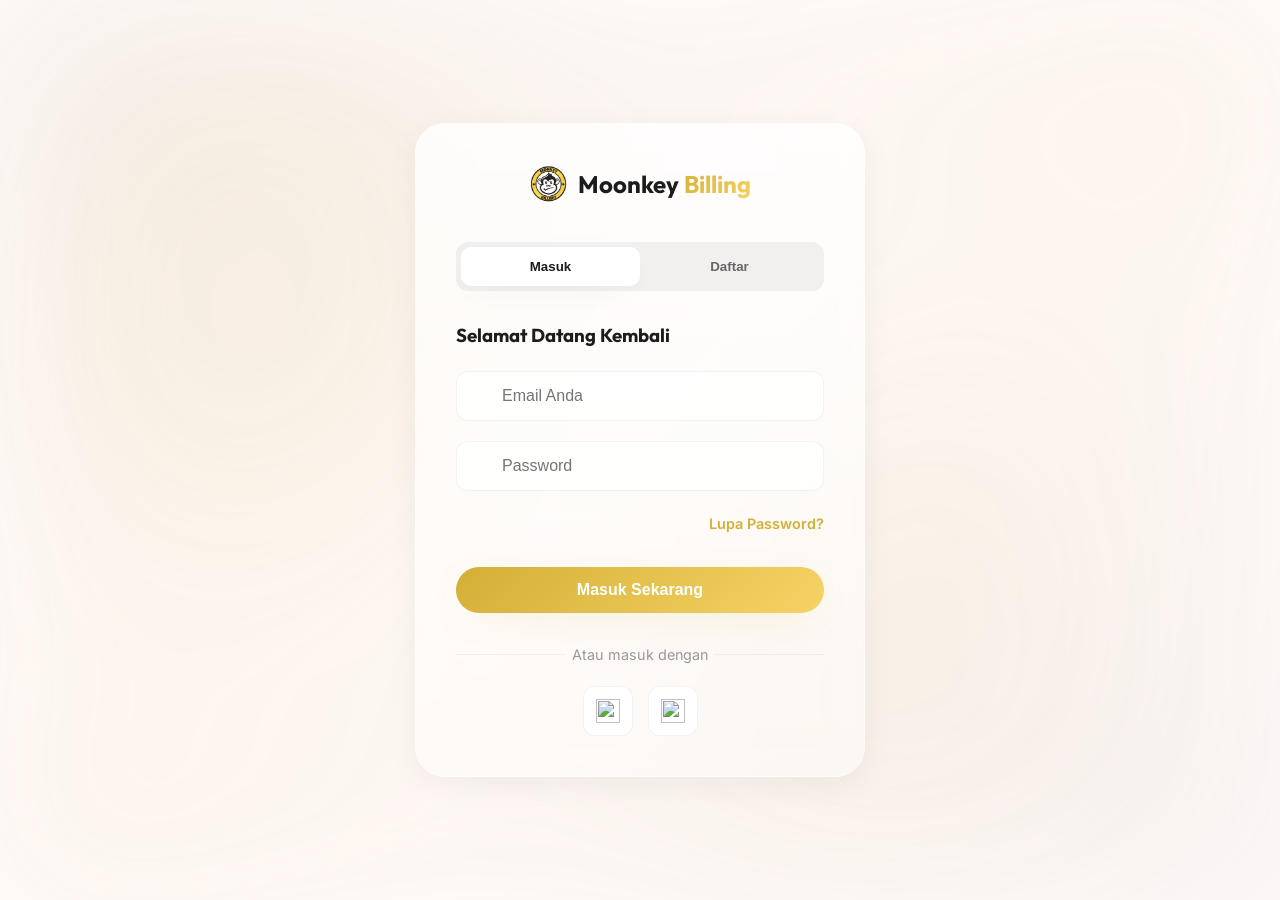
==== auth.html @ 03ceb14a "Implement unified Login and Register page with premium glassmorphism design" ====
<!DOCTYPE html>
<html lang="id">

<head>
    <meta charset="UTF-8">
    <meta name="viewport" content="width=device-width, initial-scale=1.0">
    <title>Login & Daftar - Moonkey Billing</title>
    <link rel="stylesheet" href="style.css">
    <style>
        /* Specific page adjustments for Auth */
        body {
            min-height: 100vh;
            display: flex;
            align-items: center;
            justify-content: center;
            padding: 20px;
        }

        .auth-card {
            width: 100%;
            max-width: 450px;
            animation: card-reveal 0.8s cubic-bezier(0.23, 1, 0.32, 1);
        }

        @keyframes card-reveal {
            from {
                opacity: 0;
                transform: translateY(30px);
            }

            to {
                opacity: 1;
                transform: translateY(0);
            }
        }

        .form-toggle {
            display: flex;
            background: rgba(0, 0, 0, 0.05);
            padding: 5px;
            border-radius: 12px;
            margin-bottom: 30px;
        }

        .toggle-btn {
            flex: 1;
            padding: 12px;
            border: none;
            background: transparent;
            font-weight: 600;
            color: #666;
            cursor: pointer;
            border-radius: 10px;
            transition: all 0.3s ease;
        }

        .toggle-btn.active {
            background: white;
            color: var(--charcoal);
            box-shadow: var(--shadow-soft);
        }

        .auth-form {
            display: none;
        }

        .auth-form.active {
            display: block;
            animation: fade-in 0.4s ease;
        }

        @keyframes fade-in {
            from {
                opacity: 0;
                transform: scale(0.98);
            }

            to {
                opacity: 1;
                transform: scale(1);
            }
        }

        .input-group {
            position: relative;
            margin-bottom: 20px;
        }

        .input-group input {
            width: 100%;
            padding: 15px 15px 15px 45px;
            background: rgba(255, 255, 255, 0.8);
            border: 1px solid rgba(0, 0, 0, 0.05);
            border-radius: 12px;
            outline: none;
            transition: all 0.3s ease;
            font-size: 1rem;
        }

        .input-group input:focus {
            border-color: var(--primary-gold-start);
            background: white;
            box-shadow: 0 0 15px rgba(212, 175, 55, 0.1);
        }

        .input-group i {
            position: absolute;
            left: 15px;
            top: 50%;
            transform: translateY(-50%);
            color: #999;
            font-size: 1.2rem;
        }

        .btn-full {
            width: 100%;
            margin-top: 10px;
        }

        .social-login {
            margin-top: 30px;
            text-align: center;
        }

        .social-divider {
            position: relative;
            margin-bottom: 20px;
            color: #999;
            font-size: 0.9rem;
        }

        .social-divider::before,
        .social-divider::after {
            content: '';
            position: absolute;
            top: 50%;
            width: 30%;
            height: 1px;
            background: rgba(0, 0, 0, 0.05);
        }

        .social-divider::before {
            left: 0;
        }

        .social-divider::after {
            right: 0;
        }

        .social-btns {
            display: flex;
            gap: 15px;
            justify-content: center;
        }

        .social-btn {
            width: 50px;
            height: 50px;
            border-radius: 12px;
            border: 1px solid rgba(0, 0, 0, 0.05);
            background: white;
            display: flex;
            align-items: center;
            justify-content: center;
            cursor: pointer;
            transition: all 0.3s ease;
        }

        .social-btn:hover {
            transform: translateY(-3px);
            box-shadow: var(--shadow-soft);
            border-color: var(--primary-gold-start);
        }
    </style>
</head>

<body>
    <!-- Background Mesh (Consistent) -->
    <div class="mesh-bg">
        <div class="mesh-circle"></div>
        <div class="mesh-circle"></div>
    </div>

    <div class="auth-card glass" style="padding: 40px; border-radius: 30px;">
        <div style="text-align: center; margin-bottom: 30px;">
            <a href="index.html" style="display: inline-flex; align-items: center; gap: 10px; text-decoration: none;">
                <img src="image/image.png" alt="Moonkey Logo" style="height: 40px;">
                <span
                    style="font-family: var(--font-heading); font-weight: 700; font-size: 1.5rem; color: var(--charcoal);">
                    Moonkey <span class="text-gradient">Billing</span>
                </span>
            </a>
        </div>

        <div class="form-toggle">
            <button class="toggle-btn active" onclick="switchForm('login')">Masuk</button>
            <button class="toggle-btn" onclick="switchForm('register')">Daftar</button>
        </div>

        <!-- Login Form -->
        <form id="login-form" class="auth-form active">
            <h3 style="margin-bottom: 20px;">Selamat Datang Kembali</h3>
            <div class="input-group">
                <input type="email" placeholder="Email Anda" required>
            </div>
            <div class="input-group">
                <input type="password" placeholder="Password" required>
            </div>
            <div style="text-align: right; margin-bottom: 20px;">
                <a href="#" style="font-size: 0.9rem; color: var(--primary-gold-start); font-weight: 600;">Lupa
                    Password?</a>
            </div>
            <button type="submit" class="btn btn-primary btn-full">Masuk Sekarang</button>
        </form>

        <!-- Register Form -->
        <form id="register-form" class="auth-form">
            <h3 style="margin-bottom: 20px;">Buat Akun ISP Baru</h3>
            <div class="input-group">
                <input type="text" placeholder="Nama Lengkap / Nama ISP" required>
            </div>
            <div class="input-group">
                <input type="email" placeholder="Email Bisnis" required>
            </div>
            <div class="input-group">
                <input type="password" placeholder="Buat Password" required>
            </div>
            <div class="input-group">
                <input type="password" placeholder="Konfirmasi Password" required>
            </div>
            <button type="submit" class="btn btn-primary btn-full">Daftar Akun</button>
        </form>

        <div class="social-login">
            <div class="social-divider">Atau masuk dengan</div>
            <div class="social-btns">
                <button class="social-btn" title="Google">
                    <img src="https://www.svgrepo.com/show/475656/google-color.svg" width="24" height="24">
                </button>
                <button class="social-btn" title="WhatsApp">
                    <img src="https://www.svgrepo.com/show/475692/whatsapp-color.svg" width="24" height="24">
                </button>
            </div>
        </div>
    </div>

    <script>
        function switchForm(formType) {
            const loginForm = document.getElementById('login-form');
            const registerForm = document.getElementById('register-form');
            const toggleBtns = document.querySelectorAll('.toggle-btn');

            if (formType === 'login') {
                loginForm.classList.add('active');
                registerForm.classList.remove('active');
                toggleBtns[0].classList.add('active');
                toggleBtns[1].classList.remove('active');
            } else {
                loginForm.classList.remove('active');
                registerForm.classList.add('active');
                toggleBtns[0].classList.remove('active');
                toggleBtns[1].classList.add('active');
            }
        }

        // Form submission prevents default for demo
        document.querySelectorAll('form').forEach(form => {
            form.addEventListener('submit', e => {
                e.preventDefault();
                alert('Fitur ini akan segera hadir dalam pengembangan backend!');
            });
        });
    </script>
</body>

</html>
---- style.css ----
@import url('https://fonts.googleapis.com/css2?family=Inter:wght@400;500;600;700&family=Outfit:wght@400;500;600;700&display=swap');

:root {
    /* Color Palette */
    --bg-white: #FFFAFA;
    --primary-gold-start: #D4AF37;
    --primary-gold-end: #F6D365;
    --charcoal: #1C1C1C;
    --charcoal-light: #2D2D2D;
    --gold-glow: rgba(212, 175, 55, 0.15);

    /* Gradients */
    --gold-gradient: linear-gradient(135deg, var(--primary-gold-start) 0%, var(--primary-gold-end) 100%);
    --surface-gradient: linear-gradient(180deg, rgba(255, 255, 255, 0.8) 0%, rgba(255, 255, 255, 0.4) 100%);

    /* Shadows */
    --shadow-soft: 0 10px 30px -10px rgba(0, 0, 0, 0.05);
    --shadow-gold: 0 10px 40px -15px rgba(212, 175, 55, 0.3);

    /* Typography */
    --font-heading: 'Outfit', sans-serif;
    --font-body: 'Inter', sans-serif;

    /* Spacing & Borders */
    --radius-lg: 20px;
    --radius-md: 12px;
    --container-width: 1200px;

    /* New Design Tokens */
    --mesh-color-1: rgba(212, 175, 55, 0.1);
    --mesh-color-2: rgba(0, 0, 0, 0.05);
    --mesh-color-3: rgba(255, 250, 250, 0.4);
}

/* Base Reset */
* {
    margin: 0;
    padding: 0;
    box-sizing: border-box;
    -webkit-font-smoothing: antialiased;
}

html {
    scroll-behavior: smooth;
}

body {
    background-color: var(--bg-white);
    color: var(--charcoal);
    font-family: var(--font-body);
    line-height: 1.6;
    overflow-x: hidden;
    position: relative;
}

/* Mesh Gradient Background */
.mesh-bg {
    position: fixed;
    top: 0;
    left: 0;
    width: 100%;
    height: 100%;
    z-index: -1;
    overflow: hidden;
    background: radial-gradient(at 100% 0%, var(--mesh-color-1) 0px, transparent 50%),
        radial-gradient(at 0% 100%, var(--mesh-color-1) 0px, transparent 50%),
        radial-gradient(at 0% 0%, var(--mesh-color-2) 0px, transparent 50%),
        radial-gradient(at 100% 100%, var(--mesh-color-2) 0px, transparent 50%);
    filter: blur(80px);
    opacity: 0.8;
}

.mesh-circle {
    position: absolute;
    width: 40%;
    height: 60%;
    border-radius: 50%;
    background: var(--gold-gradient);
    filter: blur(100px);
    opacity: 0.15;
    animation: mesh-move 20s infinite alternate cubic-bezier(0.4, 0, 0.2, 1);
}

.mesh-circle:nth-child(2) {
    top: 40%;
    left: 50%;
    animation-duration: 30s;
    animation-delay: -5s;
    opacity: 0.1;
}

@keyframes mesh-move {
    0% {
        transform: translate(-10%, -10%) rotate(0deg);
    }

    100% {
        transform: translate(10%, 10%) rotate(360deg);
    }
}

h1,
h2,
h3,
h4 {
    font-family: var(--font-heading);
    font-weight: 700;
}

a {
    text-decoration: none;
    color: inherit;
    transition: all 0.3s ease;
}

ul {
    list-style: none;
}

/* Utilities */
.container {
    max-width: var(--container-width);
    margin: 0 auto;
    padding: 0 24px;
}

.btn {
    display: inline-flex;
    align-items: center;
    justify-content: center;
    padding: 14px 28px;
    border-radius: 50px;
    font-weight: 600;
    font-size: 1rem;
    cursor: pointer;
    transition: all 0.3s cubic-bezier(0.4, 0, 0.2, 1);
}

.btn-primary {
    background: var(--gold-gradient);
    color: white;
    border: none;
    box-shadow: var(--shadow-gold);
}

.btn-primary:hover {
    transform: translateY(-2px);
    box-shadow: 0 15px 45px -12px rgba(212, 175, 55, 0.45);
}

.btn-outline {
    background: transparent;
    border: 2px solid var(--primary-gold-start);
    color: var(--primary-gold-start);
}

.btn-outline:hover {
    background: var(--gold-glow);
    transform: translateY(-2px);
}

.btn-white-gold {
    background: white;
    color: var(--primary-gold-start);
    border: none;
    font-weight: 700;
}

.btn-white-gold:hover {
    transform: translateY(-2px);
    box-shadow: 0 10px 30px rgba(0, 0, 0, 0.1);
}

.glass {
    background: var(--surface-gradient);
    backdrop-filter: blur(15px);
    -webkit-backdrop-filter: blur(15px);
    border: 1px solid rgba(255, 255, 255, 0.4);
    box-shadow: 0 8px 32px 0 rgba(0, 0, 0, 0.05);
}

.glass-dark {
    background: rgba(0, 0, 0, 0.05);
    backdrop-filter: blur(12px);
    -webkit-backdrop-filter: blur(12px);
    border: 1px solid rgba(255, 255, 255, 0.1);
}

.text-gradient {
    background: var(--gold-gradient);
    -webkit-background-clip: text;
    background-clip: text;
    color: transparent;
    display: inline-block;
}

.mobile-only {
    display: none;
}

.section-padding {
    padding: 100px 0;
}

.text-gradient {
    background: var(--gold-gradient);
    -webkit-background-clip: text;
    background-clip: text;
    -webkit-text-fill-color: transparent;
}

.text-center {
    text-align: center;
}

/* Navbar */
.navbar {
    position: fixed;
    top: 0;
    left: 0;
    width: 100%;
    z-index: 1000;
    padding: 20px 0;
    transition: all 0.4s ease;
}

.navbar.scrolled {
    padding: 12px 0;
    background: rgba(255, 255, 255, 0.85);
    box-shadow: var(--shadow-soft);
}

.nav-content {
    display: flex;
    align-items: center;
    justify-content: space-between;
}

.logo {
    display: flex;
    align-items: center;
    gap: 12px;
    font-size: 1.5rem;
    font-weight: 700;
    font-family: var(--font-heading);
}

.logo-img {
    height: 32px;
    width: auto;
    object-fit: contain;
}

.nav-links {
    display: flex;
    gap: 32px;
    /* Slightly tighter gap */
    margin-left: auto;
    /* Push towards the right */
    margin-right: 50px;
    /* Space between links and CTA */
}

.nav-links a {
    font-weight: 600;
    color: var(--charcoal);
    font-size: 0.95rem;
    letter-spacing: -0.2px;
    opacity: 0.7;
    position: relative;
}

.nav-links a::after {
    content: '';
    position: absolute;
    bottom: -5px;
    left: 0;
    width: 0;
    height: 2px;
    background: var(--gold-gradient);
    transition: width 0.3s ease;
}

.nav-links a:hover::after {
    width: 100%;
}

.nav-links a:hover {
    opacity: 1;
    color: var(--primary-gold-start);
}

/* Hero Section */
.hero {
    position: relative;
    padding: 180px 0 100px;
    overflow: hidden;
    background-color: var(--bg-white);
}

.hero-bg-waves {
    position: absolute;
    top: 0;
    right: 0;
    width: 100%;
    height: 100%;
    background: radial-gradient(circle at 80% 20%, var(--gold-glow) 0%, transparent 60%);
    z-index: 0;
}

.integration-icon-wrapper {
    width: 36px;
    height: 36px;
    background: rgba(212, 175, 55, 0.1);
    border-radius: 10px;
    display: flex;
    align-items: center;
    justify-content: center;
    color: #D4AF37;
    flex-shrink: 0;
    border: 1px solid rgba(212, 175, 55, 0.2);
    transition: all 0.3s ease;
}

.integration-features li:hover .integration-icon-wrapper {
    background: var(--gold-gradient);
    color: white;
    transform: translateY(-2px);
}

.hero-floating-boxes {
    position: absolute;
    top: 0;
    left: 0;
    width: 100%;
    height: 100%;
    overflow: hidden;
    pointer-events: none;
    z-index: 0;
}

.floating-box {
    position: absolute;
    border: 2.5px solid rgba(212, 175, 55, 0.4);
    border-radius: 12px;
    background: rgba(212, 175, 55, 0.1);
    backdrop-filter: blur(2px);
    opacity: 0.5;
    /* Increased for better visibility while keeping it premium */
    animation: float-premium linear infinite;
}

.box-1 {
    width: 60px;
    height: 60px;
    top: 15%;
    left: 10%;
    animation-duration: 18s;
}

.box-2 {
    width: 120px;
    height: 120px;
    top: 65%;
    left: 5%;
    animation-duration: 25s;
    animation-delay: -5s;
}

.box-3 {
    width: 80px;
    height: 80px;
    top: 25%;
    right: 15%;
    animation-duration: 22s;
    animation-delay: -2s;
}

.box-4 {
    width: 150px;
    height: 150px;
    top: 70%;
    right: 10%;
    animation-duration: 28s;
}

.box-5 {
    width: 40px;
    height: 40px;
    top: 45%;
    left: 45%;
    animation-duration: 20s;
    animation-delay: -10s;
}

@keyframes float-premium {
    0% {
        transform: translateY(0) rotate(0deg);
    }

    33% {
        transform: translateY(-30px) rotate(3deg);
    }

    66% {
        transform: translateY(15px) rotate(-3deg);
    }

    100% {
        transform: translateY(0) rotate(0deg);
    }
}

.hero-grid {
    display: grid;
    grid-template-columns: 1.1fr 0.9fr;
    gap: 60px;
    align-items: center;
    position: relative;
    z-index: 1;
}

.hero-title {
    font-size: 4rem;
    line-height: 1.1;
    margin-bottom: 24px;
    color: var(--charcoal);
}

.hero-subtitle {
    font-size: 1.25rem;
    color: #666;
    margin-bottom: 40px;
    max-width: 540px;
}

.hero-actions {
    display: flex;
    gap: 16px;
    margin-bottom: 60px;
}

/* Live Ticker */
.hero-live-ticker {
    position: absolute;
    bottom: 0;
    left: 50%;
    transform: translateX(-50%);
    width: auto;
    min-width: 400px;
    padding: 12px 30px;
    border-radius: 50px 50px 0 0;
    display: flex;
    justify-content: center;
    align-items: center;
    z-index: 10;
}

.ticker-content {
    display: flex;
    align-items: center;
    gap: 12px;
    font-size: 0.85rem;
    font-weight: 500;
    color: var(--charcoal);
}

.ticker-dot {
    width: 8px;
    height: 8px;
    background: #10b981;
    border-radius: 50%;
    box-shadow: 0 0 10px #10b981;
    animation: pulse 2s infinite;
}

@keyframes pulse {
    0% {
        opacity: 0.5;
        transform: scale(0.9);
    }

    50% {
        opacity: 1;
        transform: scale(1.1);
    }

    100% {
        opacity: 0.5;
        transform: scale(0.9);
    }
}

/* Mockup Styles */
.dashboard-mockup {
    border-radius: var(--radius-lg);
    box-shadow: var(--shadow-soft);
    overflow: hidden;
    transform: perspective(1000px) rotateY(-5deg) rotateX(2deg);
    background: white;
    transition: transform 0.5s ease;
    height: 320px;
    /* Fixed uniform height for all slides */
    display: flex;
    flex-direction: column;
    width: 100%;
}

.dashboard-mockup:hover {
    transform: perspective(1000px) rotateY(0deg) rotateX(0deg);
}

.mockup-header {
    background: #f8f9fa;
    padding: 12px 20px;
    border-bottom: 1px solid rgba(0, 0, 0, 0.05);
    display: flex;
    justify-content: space-between;
    align-items: center;
    flex-shrink: 0;
}

.mockup-title {
    font-size: 0.75rem;
    font-weight: 600;
    color: #999;
    text-transform: uppercase;
    letter-spacing: 0.05em;
}

.hero-slider {
    position: relative;
    width: 100%;
}

.hero-slide {
    position: absolute;
    top: 0;
    left: 0;
    width: 100%;
    opacity: 0;
    transition: all 0.8s ease;
    pointer-events: none;
    z-index: 1;
}

.hero-slide.active {
    position: relative;
    opacity: 1;
    pointer-events: auto;
    z-index: 2;
}

.slider-dots {
    display: flex;
    justify-content: center;
    gap: 8px;
    margin-top: 30px;
}

.slider-dot {
    width: 8px;
    height: 8px;
    border-radius: 50%;
    background: #e0e0e0;
    transition: all 0.3s ease;
    cursor: pointer;
}

.slider-dot.active {
    width: 24px;
    border-radius: 4px;
    background: var(--primary-gold-start);
}

.stat-trend {
    font-size: 0.85rem;
    font-weight: 600;
    margin-top: 5px;
}

.stat-t.price {
    font-size: 2.5rem;
    font-weight: 700;
    margin-bottom: 30px;
    font-family: var(--font-heading);
}

.price-val,
.price-suffix {
    transition: opacity 0.3s ease;
}

.price-suffix {
    font-size: 1rem;
    color: #666;
    font-weight: 400;
}

.stat-trend.positive {
    color: #10b981;
}

.dots {
    display: flex;
    gap: 6px;
}

.dots span {
    width: 10px;
    height: 10px;
    border-radius: 50%;
    background: #e0e0e0;
}

.mockup-body {
    padding: 30px;
    display: grid;
    grid-template-columns: 1fr 1fr;
    gap: 20px;
    background: white;
    flex: 1;
    align-content: start;
}

.mockup-image-container {
    padding: 0 !important;
    overflow: hidden;
    display: block !important;
}

.mockup-img {
    width: 100%;
    height: 100%;
    object-fit: cover;
    object-position: top;
    display: block;
}

.stat-card {
    background: #fdfdfd;
    padding: 20px;
    border-radius: var(--radius-md);
    border: 1px solid #f0f0f0;
    display: flex;
    flex-direction: column;
    gap: 8px;
}

.revenue {
    grid-column: span 2;
    background: var(--gold-glow);
    border-color: rgba(212, 175, 55, 0.1);
}

.stat-label {
    font-size: 0.8rem;
    color: #888;
    text-transform: uppercase;
    letter-spacing: 1px;
}

.stat-value {
    font-size: 1.5rem;
    font-weight: 700;
}

.healthy {
    color: #10b981;
}

/* Bento Grid Features */
.features-bento {
    display: grid;
    grid-template-columns: repeat(4, 1fr);
    grid-auto-rows: minmax(130px, auto);
    gap: 16px;
    margin-top: 20px;
}

.bento-lg {
    grid-column: span 2;
    grid-row: span 2;
}

.bento-wide {
    grid-column: span 2;
}

.bento-tall {
    grid-row: span 2;
}

/* Staggered Reveal from different directions */
.reveal-left {
    opacity: 0;
    transform: translateX(-30px);
    transition: all 0.8s cubic-bezier(0.16, 1, 0.3, 1);
}

.reveal-right {
    opacity: 0;
    transform: translateX(30px);
    transition: all 0.8s cubic-bezier(0.16, 1, 0.3, 1);
}

.reveal-left.active,
.reveal-right.active {
    opacity: 1;
    transform: translateX(0);
}

.feature-card {
    background: rgba(255, 255, 255, 0.6);
    backdrop-filter: blur(10px);
    -webkit-backdrop-filter: blur(10px);
    padding: 24px;
    border-radius: 24px;
    border: 1px solid rgba(255, 255, 255, 0.4);
    box-shadow: var(--shadow-soft);
    transition: all 0.5s cubic-bezier(0.23, 1, 0.32, 1);
    position: relative;
    overflow: hidden;
    display: flex;
    flex-direction: column;
}

.feature-icon {
    font-size: 1.5rem;
    margin-bottom: 15px;
    display: block;
}

.feature-card h3 {
    font-size: 1.2rem;
    margin-bottom: 8px;
    line-height: 1.3;
}

.feature-card p {
    font-size: 0.9rem;
    color: #555;
    line-height: 1.5;
    margin-bottom: 0;
}

.bento-visual {
    height: 140px;
    margin-top: 20px;
    background: rgba(212, 175, 55, 0.05);
    border-radius: 16px;
    display: flex;
    align-items: center;
    justify-content: center;
    position: relative;
    overflow: hidden;
    border: 1px solid rgba(212, 175, 55, 0.1);
}

.automation-ui-mockup {
    width: 100%;
    height: 100%;
    position: relative;
    padding: 20px;
}

.mini-invoice {
    width: 60%;
    background: white;
    padding: 15px;
    border-radius: 12px;
    box-shadow: 0 10px 25px rgba(0, 0, 0, 0.05);
    position: absolute;
    left: 20px;
    top: 20px;
    z-index: 1;
    animation: reveal-up 1s ease-out forwards;
}

.invoice-header {
    height: 4px;
    width: 30%;
    background: #eee;
    margin-bottom: 10px;
    border-radius: 2px;
}

.invoice-line {
    height: 3px;
    width: 80%;
    background: #f5f5f5;
    margin-bottom: 6px;
    border-radius: 2px;
}

.invoice-price {
    margin-top: 10px;
    font-size: 0.8rem;
    font-weight: 700;
    color: var(--primary-gold-start);
}

.wa-bubble {
    position: absolute;
    right: -10px;
    bottom: 40px;
    background: #25D366;
    color: white;
    padding: 8px 12px;
    border-radius: 15px 15px 0 15px;
    font-size: 0.65rem;
    font-weight: 600;
    display: flex;
    align-items: center;
    gap: 6px;
    box-shadow: 0 5px 15px rgba(37, 211, 102, 0.3);
    z-index: 2;
    animation: reveal-right 1s ease-out 0.5s forwards;
    opacity: 0;
}

.status-badge {
    position: absolute;
    right: 20px;
    top: 20px;
    background: rgba(16, 185, 129, 0.1);
    color: #10b981;
    padding: 4px 10px;
    border-radius: 20px;
    font-size: 0.6rem;
    font-weight: 700;
    display: flex;
    align-items: center;
    gap: 5px;
}

.status-badge .dot {
    width: 6px;
    height: 6px;
    background: #10b981;
    border-radius: 50%;
}

@keyframes reveal-up {
    from {
        opacity: 0;
        transform: translateY(20px);
    }

    to {
        opacity: 1;
        transform: translateY(0);
    }
}

@keyframes reveal-right {
    from {
        opacity: 0;
        transform: translateX(20px);
    }

    to {
        opacity: 1;
        transform: translateX(0);
    }
}

.pulse .dot {
    animation: status-pulse 1.5s infinite;
}

@keyframes status-pulse {
    0% {
        transform: scale(1);
        opacity: 1;
    }

    50% {
        transform: scale(1.5);
        opacity: 0.5;
    }

    100% {
        transform: scale(1);
        opacity: 1;
    }
}

.feature-card:hover {
    transform: translateY(-8px) scale(1.01);
    background: white;
    border-color: var(--primary-gold-start);
    box-shadow: var(--shadow-gold);
}

.bento-visual {
    margin-top: 20px;
    height: 100px;
    background: var(--gold-glow);
    border-radius: 16px;
    display: flex;
    align-items: center;
    justify-content: center;
    position: relative;
}

.visual-tag {
    background: white;
    padding: 4px 12px;
    border-radius: 20px;
    font-size: 0.75rem;
    font-weight: 700;
    color: var(--primary-gold-start);
    box-shadow: 0 4px 10px rgba(0, 0, 0, 0.05);
}

.mini-chart {
    display: flex;
    align-items: flex-end;
    gap: 8px;
    height: 60px;
    margin-top: 20px;
}

.mini-chart .bar {
    flex: 1;
    background: var(--gold-gradient);
    border-radius: 4px;
    opacity: 0.6;
    transition: height 1s ease;
}

/* Integration Section */
.bg-light {
    background-color: #F8F9FA;
}

.integration-wrapper {
    display: grid;
    grid-template-columns: 1fr 1.2fr;
    gap: 60px;
    padding: 60px;
    border-radius: 30px;
    align-items: center;
}

.integration-logos {
    display: flex;
    flex-wrap: wrap;
    gap: 20px;
    justify-content: center;
}

/* Pricing Section */
.pricing-toggle {
    display: flex;
    align-items: center;
    justify-content: center;
    gap: 15px;
    margin-top: 30px;
    font-weight: 600;
}

.switch {
    position: relative;
    display: inline-block;
    width: 50px;
    height: 24px;
}

.switch input {
    opacity: 0;
    width: 0;
    height: 0;
}

.slider {
    position: absolute;
    cursor: pointer;
    top: 0;
    left: 0;
    right: 0;
    bottom: 0;
    background-color: #e0e0e0;
    transition: .4s;
    border-radius: 24px;
}

.slider:before {
    position: absolute;
    content: "";
    height: 18px;
    width: 18px;
    left: 3px;
    bottom: 3px;
    background-color: white;
    transition: .4s;
    border-radius: 50%;
    box-shadow: 0 2px 5px rgba(0, 0, 0, 0.1);
}

input:checked+.slider {
    background: var(--gold-gradient);
}

input:checked+.slider:before {
    transform: translateX(26px);
}

.pricing-grid {
    display: grid;
    grid-template-columns: repeat(auto-fit, minmax(300px, 1fr));
    gap: 30px;
    margin-top: 60px;
}

.pricing-card {
    background: white;
    padding: 50px 40px;
    border-radius: var(--radius-lg);
    box-shadow: var(--shadow-soft);
    text-align: center;
    border: 1px solid rgba(0, 0, 0, 0.03);
    position: relative;
    transition: all 0.3s ease;
}

.pricing-card.featured {
    border: 2px solid var(--primary-gold-start);
    transform: scale(1.05);
    z-index: 2;
    box-shadow: var(--shadow-gold);
}

.popular-badge {
    position: absolute;
    top: -15px;
    left: 50%;
    transform: translateX(-50%);
    background: var(--gold-gradient);
    color: white;
    padding: 6px 20px;
    border-radius: 50px;
    font-size: 0.8rem;
    font-weight: 700;
}

.price {
    font-size: 2.5rem;
    font-family: var(--font-heading);
    margin: 20px 0;
}

.price-features {
    text-align: left;
    margin: 30px 0 40px;
}

.price-features li {
    margin-bottom: 12px;
    font-size: 0.95rem;
    color: #555;
    display: flex;
    align-items: center;
    gap: 10px;
}

.price-features li::before {
    content: "✓";
    color: #D4AF37;
    font-weight: 700;
}

/* Dashboard Preview */
.dashboard-preview-main {
    margin-top: 60px;
    position: relative;
    border-radius: var(--radius-lg);
    overflow: hidden;
    box-shadow: var(--shadow-soft);
    border: 8px solid white;
}

.preview-img {
    width: 100%;
    display: block;
    transition: transform 0.6s cubic-bezier(0.16, 1, 0.3, 1);
}

.dashboard-preview-main:hover .preview-img {
    transform: scale(1.02) translateY(-5px);
}

.glass-highlight {
    position: absolute;
    top: 0;
    left: 0;
    width: 100%;
    height: 100%;
    pointer-events: none;
    background: radial-gradient(circle at top right, var(--gold-glow) 0%, transparent 40%);
}

/* CTA Section */
.cta-banner {
    padding: 80px 40px;
    text-align: center;
    border-radius: 40px;
    background: var(--gold-gradient);
    color: white;
}

.cta-banner h2 {
    font-size: 3rem;
    margin-bottom: 20px;
    font-family: var(--font-heading);
}

.cta-banner p {
    font-size: 1.2rem;
    margin-bottom: 40px;
    opacity: 0.9;
}

/* Footer */
.footer {
    padding: 80px 0 40px;
    background: white;
    border-top: 1px solid #eee;
}

.footer-grid {
    display: grid;
    grid-template-columns: 2fr 1fr 1fr;
    gap: 80px;
    margin-bottom: 60px;
}

.footer-brand p {
    margin: 20px 0;
    color: #666;
    max-width: 350px;
}

.footer-links h4 {
    margin-bottom: 24px;
    font-size: 1.1rem;
}

.footer-links ul li {
    margin-bottom: 12px;
}

.social-links {
    display: flex;
    gap: 15px;
}

.footer-bottom {
    text-align: center;
    padding-top: 40px;
    border-top: 1px solid #f0f0f0;
    color: #999;
    font-size: 0.9rem;
}

/* Reveal Animation */
.reveal {
    opacity: 0;
    transform: translateY(30px);
    transition: all 0.8s cubic-bezier(0.16, 1, 0.3, 1);
}

.reveal.active {
    opacity: 1;
    transform: translateY(0);
}

.hero .reveal {
    transition-delay: 0s !important;
}

/* Staggered Reveals */
.features-grid .feature-card:nth-child(1) {
    transition-delay: 0.1s;
}

.features-grid .feature-card:nth-child(2) {
    transition-delay: 0.2s;
}

.features-grid .feature-card:nth-child(3) {
    transition-delay: 0.3s;
}

.features-grid .feature-card:nth-child(4) {
    transition-delay: 0.4s;
}

.features-grid .feature-card:nth-child(5) {
    transition-delay: 0.5s;
}

.features-grid .feature-card:nth-child(6) {
    transition-delay: 0.6s;
}

.testimonials-grid .testimonial-card:nth-child(1) {
    transition-delay: 0.1s;
}

.testimonials-grid .testimonial-card:nth-child(2) {
    transition-delay: 0.2s;
}

.testimonials-grid .testimonial-card:nth-child(3) {
    transition-delay: 0.3s;
}

/* Mobile Menu */
.mobile-toggle {
    display: none;
    flex-direction: column;
    gap: 6px;
    background: none;
    border: none;
    cursor: pointer;
}

.mobile-toggle span {
    width: 28px;
    height: 3px;
    background: var(--charcoal);
    border-radius: 4px;
}

@media (max-width: 992px) {

    .nav-links,
    .nav-cta {
        display: none;
    }

    .mobile-toggle {
        display: flex;
    }

    .hero-grid {
        grid-template-columns: 1fr;
        text-align: center;
    }

    .hero-title {
        font-size: 3rem;
    }

    .integration-wrapper {
        grid-template-columns: 1fr;
        text-align: center;
    }

    .footer-grid {
        grid-template-columns: 1fr;
        gap: 40px;
    }

    .pricing-card.featured {
        transform: scale(1);
    }

    .nav-links.active {
        display: flex;
        flex-direction: column;
        position: absolute;
        top: 100%;
        left: 0;
        width: 100%;
        background: white;
        padding: 40px;
        box-shadow: var(--shadow-soft);
        gap: 20px;
        text-align: center;
    }
}

.cta h2 {
    font-size: 3rem;
}

.footer-content {
    flex-direction: column;
    gap: 3rem;
    text-align: center;
}

.footer-links {
    flex-direction: column;
    gap: 1.5rem;
}

/* Background Variations */
.bg-gold-light {
    background: linear-gradient(135deg, #fffcf0 0%, #fff 100%);
}

/* ROI Calculator */
/* ROI Calculator - Integrated Card Design */
.calculator-wrapper {
    display: flex;
    flex-direction: column;
    align-items: center;
    gap: 40px;
    padding: 80px 24px;
    max-width: var(--container-width);
    margin: 0 auto;
    text-align: center;
}

.roi-card {
    background: rgba(255, 255, 255, 0.6);
    backdrop-filter: blur(10px);
    -webkit-backdrop-filter: blur(10px);
    width: 100%;
    max-width: 1100px;
    border-radius: 30px;
    box-shadow: var(--shadow-soft);
    overflow: hidden;
    border: 1px solid rgba(255, 255, 255, 0.4);
    margin: 0 auto;
}

.roi-card-body {
    padding: 40px;
    text-align: left;
}

.input-row {
    display: flex;
    justify-content: space-between;
    align-items: center;
    margin-bottom: 25px;
}

.input-label {
    font-size: 1.1rem;
    font-weight: 600;
    color: #333;
}

.input-value {
    font-size: 1.5rem;
    font-weight: 700;
    color: #000;
}

.slider-wrapper {
    margin-bottom: 15px;
}

.slider-range-labels {
    display: flex;
    justify-content: space-between;
    margin-top: 10px;
    color: #999;
    font-size: 0.85rem;
    font-weight: 500;
}

.calc-note {
    font-size: 0.8rem;
    color: #999;
    margin-top: 20px;
}

.roi-card-footer {
    padding: 40px;
    background: rgba(255, 255, 255, 0.3);
    border-top: 1px solid rgba(255, 255, 255, 0.4);
    text-align: center;
}

.result-label {
    display: block;
    font-size: 0.95rem;
    color: #666;
    margin-bottom: 8px;
    font-weight: 500;
}

.roi-val {
    font-size: 3rem;
    font-weight: 800;
    color: var(--primary-gold-start);
    letter-spacing: -1.5px;
}

.roi-slider {
    -webkit-appearance: none;
    appearance: none;
    width: 100%;
    height: 8px;
    border-radius: 4px;
    background: #f0f0f0;
    outline: none;
}

.roi-slider::-webkit-slider-thumb {
    -webkit-appearance: none;
    width: 24px;
    height: 24px;
    border-radius: 50%;
    background: var(--gold-gradient);
    cursor: pointer;
    box-shadow: 0 4px 15px rgba(212, 175, 55, 0.3);
    transition: transform 0.2s ease;
    border: none;
}

.roi-slider::-webkit-slider-thumb:hover {
    transform: scale(1.15);
}

.calc-note {
    margin-top: 25px;
    font-size: 0.85rem;
    color: #888;
    font-style: italic;
    opacity: 0.8;
}


/* FAQ Section */
.faq-container {
    max-width: 800px;
    margin: 0 auto;
}

.faq-item {
    background: white;
    border-radius: 16px;
    margin-bottom: 16px;
    box-shadow: 0 4px 6px rgba(0, 0, 0, 0.02);
    overflow: hidden;
}

.faq-question {
    padding: 24px;
    cursor: pointer;
    font-weight: 700;
    display: flex;
    justify-content: space-between;
    align-items: center;
    transition: background 0.3s ease;
}

.faq-question:hover {
    background: #fafafa;
}

.faq-answer {
    padding: 0 24px;
    max-height: 0;
    overflow: hidden;
    transition: all 0.4s ease;
    color: #666;
    line-height: 1.6;
}

.faq-item.active .faq-answer {
    padding: 0 24px 24px;
    max-height: 200px;
}

.faq-item.active .faq-question span {
    transform: rotate(45deg);
}

/* Solutions Section */
.solutions-grid {
    display: grid;
    grid-template-columns: repeat(auto-fit, minmax(300px, 1fr));
    gap: 30px;
    margin-top: 40px;
}

.solution-card {
    padding: 40px;
    border-radius: var(--radius-lg);
    text-align: center;
    transition: all 0.4s cubic-bezier(0.16, 1, 0.3, 1);
    border: 1px solid rgba(255, 255, 255, 0.2);
}

.solution-card:hover {
    transform: translateY(-12px);
    border-color: var(--primary-gold-start);
    box-shadow: var(--shadow-gold);
}

.solution-icon {
    font-size: 3rem;
    margin-bottom: 24px;
    display: block;
}

.solution-features {
    text-align: left;
    margin-top: 20px;
    padding-left: 0;
}

.solution-features li {
    font-size: 0.9rem;
    color: #666;
    margin-bottom: 8px;
    display: flex;
    align-items: center;
    gap: 10px;
}

.solution-features li::before {
    content: "•";
    color: var(--primary-gold-start);
    font-weight: bold;
}

/* Slide Content Animations */
@keyframes slideUpFade {
    from {
        opacity: 0;
        transform: translateY(20px);
    }

    to {
        opacity: 1;
        transform: translateY(0);
    }
}

.hero-slide.active .dashboard-mockup {
    animation: slideUpFade 0.8s cubic-bezier(0.16, 1, 0.3, 1) forwards;
}

.hero-slide.active .stat-card {
    opacity: 0;
    animation: slideUpFade 0.6s cubic-bezier(0.16, 1, 0.3, 1) forwards;
}

.hero-slide.active .stat-card:nth-child(1) {
    animation-delay: 0.2s;
}

.hero-slide.active .stat-card:nth-child(2) {
    animation-delay: 0.4s;
}

/* Documentation Section */
.docs-grid {
    display: grid;
    grid-template-columns: repeat(auto-fit, minmax(300px, 1fr));
    gap: 24px;
    margin-top: 40px;
}

.docs-card {
    display: flex;
    align-items: center;
    justify-content: space-between;
    padding: 30px;
    border-radius: var(--radius-md);
    text-decoration: none;
    color: inherit;
    transition: all 0.3s ease;
    border: 1px solid rgba(0, 0, 0, 0.05);
}

.docs-card:hover {
    background: white;
    transform: translateX(10px);
    border-color: var(--primary-gold-start);
    box-shadow: var(--shadow-soft);
}

.docs-info h4 {
    margin-bottom: 8px;
    font-size: 1.1rem;
}

.docs-info p {
    font-size: 0.85rem;
    color: #666;
}

.docs-arrow {
    font-size: 1.5rem;
    color: var(--primary-gold-start);
    font-weight: bold;
}

/* Responsive Adjustments */
@media (max-width: 992px) {
    .hero-container {
        grid-template-columns: 1fr;
        text-align: center;
        gap: 30px;
        padding-top: 40px;
    }

    .hero-content {
        order: 1;
    }

    .hero-visual {
        order: 2;
    }

    .hero-subtitle {
        margin-left: auto;
        margin-right: auto;
    }

    .hero-actions {
        justify-content: center;
    }

    .calculator-wrapper {
        grid-template-columns: 1fr;
        padding: 40px 30px;
        gap: 30px;
    }

    .calculator-text {
        text-align: center;
    }

    .logo-img {
        height: 28px;
    }

    .solutions-grid {
        grid-template-columns: 1fr;
    }

    .features-bento {
        grid-template-columns: repeat(2, 1fr);
        grid-auto-rows: auto;
        gap: 20px;
    }

    .feature-card {
        padding: 25px;
        min-height: 200px;
        display: flex;
        flex-direction: column;
    }

    .bento-lg,
    .bento-wide,
    .bento-tall {
        grid-column: span 2;
        grid-row: auto;
    }
}

@media (max-width: 768px) {
    .nav-cta {
        display: none;
    }

    .mobile-only {
        display: block;
    }

    .section-padding {
        padding: 60px 0;
    }

    .hero-title {
        font-size: 3rem;
    }

    .menu-toggle {
        display: flex;
        flex-direction: column;
        justify-content: center;
        gap: 6px;
        width: 30px;
        height: 30px;
        background: none;
        border: none;
        cursor: pointer;
        z-index: 1001;
        position: relative;
    }

    .menu-toggle span {
        width: 24px;
        height: 2px;
        background: var(--charcoal);
        border-radius: 2px;
        transition: all 0.4s cubic-bezier(0.16, 1, 0.3, 1);
        position: relative;
    }

    .nav-links {
        position: fixed;
        top: 0;
        right: -100%;
        width: 100%;
        height: 100vh;
        background: rgba(255, 255, 255, 0.98);
        backdrop-filter: blur(25px);
        flex-direction: column;
        justify-content: flex-start;
        align-items: center;
        padding-top: 140px;
        gap: 24px;
        transition: all 0.6s cubic-bezier(0.16, 1, 0.3, 1);
        z-index: 1000;
    }

    .nav-links li {
        opacity: 0;
        transform: translateY(20px);
        transition: all 0.4s cubic-bezier(0.16, 1, 0.3, 1);
        width: 100%;
        text-align: center;
    }

    .nav-links.active li {
        opacity: 1;
        transform: translateY(0);
    }

    /* Staggered Delay for Menu Items */
    .nav-links.active li:nth-child(1) {
        transition-delay: 0.1s;
    }

    .nav-links.active li:nth-child(2) {
        transition-delay: 0.15s;
    }

    .nav-links.active li:nth-child(3) {
        transition-delay: 0.2s;
    }

    .nav-links.active li:nth-child(4) {
        transition-delay: 0.25s;
    }

    .nav-links.active li:nth-child(5) {
        transition-delay: 0.3s;
    }

    .nav-links.active li:nth-child(6) {
        transition-delay: 0.35s;
    }

    .nav-links a {
        font-size: 1.4rem;
        font-weight: 600;
        color: var(--charcoal);
        letter-spacing: -0.5px;
        display: block;
        padding: 10px;
    }

    .mobile-cta {
        margin-top: 20px;
        width: 80% !important;
        max-width: 250px;
        margin-left: auto;
        margin-right: auto;
        background: var(--gold-gradient);
        color: white !important;
        display: block;
        text-align: center;
        padding: 12px 24px;
        border-radius: 14px !important;
        font-weight: 700 !important;
        box-shadow: 0 10px 20px rgba(212, 175, 55, 0.2);
    }

    .nav-links.active {
        right: 0;
    }

    .menu-toggle.active span:nth-child(1) {
        transform: translateY(8px) rotate(45deg);
    }

    .menu-toggle.active span:nth-child(2) {
        opacity: 0;
    }

    .menu-toggle.active span:nth-child(3) {
        transform: translateY(-8px) rotate(-45deg);
    }
}

@media (max-width: 480px) {
    .calculator-wrapper {
        padding: 30px 20px;
    }

    .calculator-box,
    .roi-stat {
        padding: 24px 20px;
    }

    .roi-val {
        font-size: 1.8rem;
    }

    .roi-label {
        font-size: 0.85rem;
    }

    .hero-title {
        font-size: 2.2rem;
        letter-spacing: -1px;
    }

    .section-title {
        font-size: 2rem;
    }

    .dashboard-mockup {
        height: 250px;
        /* Shorter for mobile */
    }

    .mockup-body {
        padding: 15px;
        gap: 10px;
    }

    .stat-value {
        font-size: 1.1rem;
    }

    .hero-actions {
        flex-direction: column;
        width: 100%;
    }

    .hero-actions .btn {
        width: 100%;
        text-align: center;
    }

    .features-bento {
        grid-template-columns: 1fr;
        grid-auto-rows: auto;
        gap: 16px;
    }

    .feature-card {
        padding: 20px;
        min-height: auto;
    }

    .bento-lg,
    .bento-wide,
    .bento-tall {
        grid-column: span 1;
    }

    .hero-live-ticker {
        min-width: 90%;
        padding: 10px 15px;
        font-size: 0.75rem;
    }
}
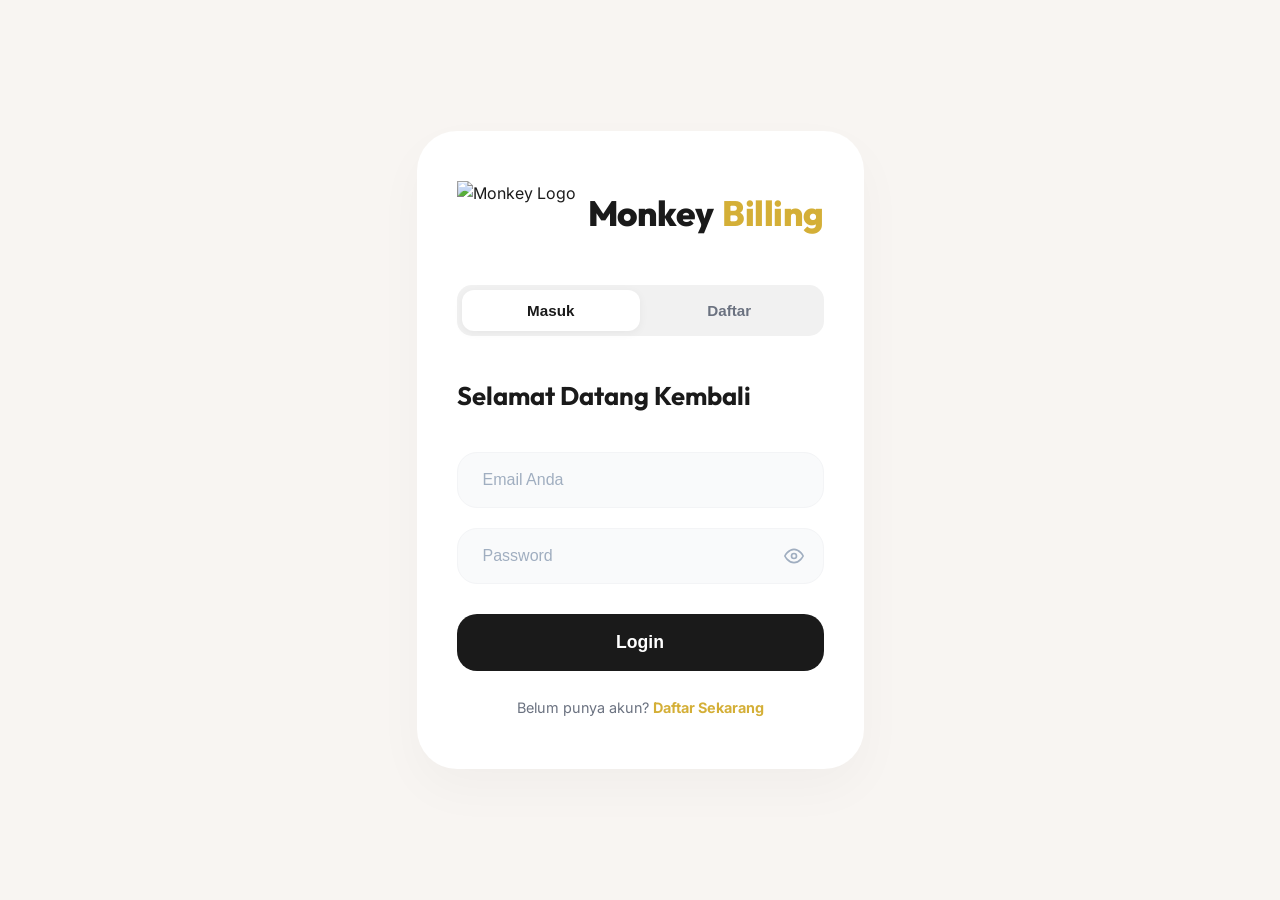
==== commit 7e4e5d6c: "Update UI and auth pages" ====
--- a/auth.html
+++ b/auth.html
@@ -4,42 +4,76 @@
 <head>
     <meta charset="UTF-8">
     <meta name="viewport" content="width=device-width, initial-scale=1.0">
-    <title>Login & Daftar - Moonkey Billing</title>
+    <title>Login - Monkey Billing</title>
     <link rel="stylesheet" href="style.css">
     <style>
-        /* Specific page adjustments for Auth */
-        body {
-            min-height: 100vh;
+        :root {
+            --auth-primary: #D4AF37;
+            --auth-primary-glow: rgba(212, 175, 55, 0.2);
+            --auth-bg: #F8F5F2;
+            /* Light beige/cream background from screenshot */
+            --auth-card-bg: #FFFFFF;
+            --auth-input-bg: #F9FAFB;
+            --auth-text-dark: #1A1A1A;
+            --auth-text-muted: #6B7280;
+            --auth-border: #F3F4F6;
+        }
+
+        body,
+        html {
+            margin: 0;
+            padding: 0;
+            height: 100%;
+            font-family: 'Inter', system-ui, -apple-system, sans-serif;
+            background-color: var(--auth-bg);
             display: flex;
             align-items: center;
             justify-content: center;
-            padding: 20px;
         }
 
         .auth-card {
+            background: var(--auth-card-bg);
             width: 100%;
-            max-width: 450px;
-            animation: card-reveal 0.8s cubic-bezier(0.23, 1, 0.32, 1);
-        }
-
-        @keyframes card-reveal {
-            from {
-                opacity: 0;
-                transform: translateY(30px);
-            }
-
-            to {
-                opacity: 1;
-                transform: translateY(0);
-            }
-        }
-
-        .form-toggle {
+            max-width: 480px;
+            padding: 50px 40px;
+            border-radius: 40px;
+            box-shadow: 0 20px 50px rgba(0, 0, 0, 0.03);
+            text-align: center;
+        }
+
+        .auth-branding {
+            display: inline-flex;
+            align-items: center;
+            gap: 12px;
+            margin-bottom: 40px;
+            text-decoration: none;
+        }
+
+        .auth-logo-icon {
+            height: 64px !important;
+            width: auto;
+        }
+
+        .auth-logo-text {
+            font-size: 2.2rem !important;
+            font-weight: 800;
+            color: var(--auth-text-dark);
+            letter-spacing: -0.5px;
+            font-family: 'Outfit', sans-serif;
+        }
+
+        .auth-logo-text span {
+            color: var(--auth-primary);
+            margin-left: 2px;
+        }
+
+        /* Toggle Buttons */
+        .auth-toggle {
             display: flex;
-            background: rgba(0, 0, 0, 0.05);
+            background: #F1F1F1;
             padding: 5px;
-            border-radius: 12px;
-            margin-bottom: 30px;
+            border-radius: 15px;
+            margin-bottom: 40px;
         }
 
         .toggle-btn {
@@ -48,227 +82,196 @@
             border: none;
             background: transparent;
             font-weight: 600;
-            color: #666;
+            color: var(--auth-text-muted);
             cursor: pointer;
-            border-radius: 10px;
+            border-radius: 12px;
             transition: all 0.3s ease;
+            font-size: 0.95rem;
         }
 
         .toggle-btn.active {
             background: white;
-            color: var(--charcoal);
-            box-shadow: var(--shadow-soft);
-        }
-
-        .auth-form {
-            display: none;
-        }
-
-        .auth-form.active {
-            display: block;
-            animation: fade-in 0.4s ease;
-        }
-
-        @keyframes fade-in {
-            from {
-                opacity: 0;
-                transform: scale(0.98);
-            }
-
-            to {
-                opacity: 1;
-                transform: scale(1);
-            }
-        }
-
-        .input-group {
-            position: relative;
+            color: var(--auth-text-dark);
+            box-shadow: 0 2px 10px rgba(0, 0, 0, 0.05);
+        }
+
+        .welcome-text {
+            font-family: 'Outfit', sans-serif;
+            font-size: 1.6rem;
+            font-weight: 700;
+            color: var(--auth-text-dark);
+            margin-bottom: 35px;
+            text-align: left;
+        }
+
+        .form-group {
             margin-bottom: 20px;
-        }
-
-        .input-group input {
+            text-align: left;
+        }
+
+        .input-control {
             width: 100%;
-            padding: 15px 15px 15px 45px;
-            background: rgba(255, 255, 255, 0.8);
-            border: 1px solid rgba(0, 0, 0, 0.05);
-            border-radius: 12px;
+            padding: 18px 25px;
+            background: var(--auth-input-bg);
+            border: 1px solid var(--auth-border);
+            border-radius: 20px;
+            font-size: 1rem;
             outline: none;
             transition: all 0.3s ease;
-            font-size: 1rem;
-        }
-
-        .input-group input:focus {
-            border-color: var(--primary-gold-start);
+            box-sizing: border-box;
+            color: var(--auth-text-dark);
+        }
+
+        .input-control::placeholder {
+            color: #A0AEC0;
+        }
+
+        .input-control:focus {
+            border-color: var(--auth-primary);
             background: white;
-            box-shadow: 0 0 15px rgba(212, 175, 55, 0.1);
-        }
-
-        .input-group i {
+            box-shadow: 0 0 0 4px var(--auth-primary-glow);
+        }
+
+        .password-wrapper {
+            position: relative;
+        }
+
+        .toggle-password {
             position: absolute;
-            left: 15px;
+            right: 20px;
             top: 50%;
             transform: translateY(-50%);
-            color: #999;
-            font-size: 1.2rem;
-        }
-
-        .btn-full {
-            width: 100%;
-            margin-top: 10px;
-        }
-
-        .social-login {
-            margin-top: 30px;
-            text-align: center;
-        }
-
-        .social-divider {
-            position: relative;
-            margin-bottom: 20px;
-            color: #999;
-            font-size: 0.9rem;
-        }
-
-        .social-divider::before,
-        .social-divider::after {
-            content: '';
-            position: absolute;
-            top: 50%;
-            width: 30%;
-            height: 1px;
-            background: rgba(0, 0, 0, 0.05);
-        }
-
-        .social-divider::before {
-            left: 0;
-        }
-
-        .social-divider::after {
-            right: 0;
-        }
-
-        .social-btns {
-            display: flex;
-            gap: 15px;
-            justify-content: center;
-        }
-
-        .social-btn {
-            width: 50px;
-            height: 50px;
-            border-radius: 12px;
-            border: 1px solid rgba(0, 0, 0, 0.05);
-            background: white;
+            cursor: pointer;
+            color: #A0AEC0;
+            background: none;
+            border: none;
             display: flex;
             align-items: center;
-            justify-content: center;
+        }
+
+        .btn-auth {
+            width: 100%;
+            padding: 18px;
+            background: var(--auth-text-dark);
+            color: white;
+            border: none;
+            border-radius: 20px;
+            font-size: 1.1rem;
+            font-weight: 700;
             cursor: pointer;
             transition: all 0.3s ease;
-        }
-
-        .social-btn:hover {
-            transform: translateY(-3px);
-            box-shadow: var(--shadow-soft);
-            border-color: var(--primary-gold-start);
+            margin-top: 10px;
+        }
+
+        .btn-auth:hover {
+            transform: translateY(-2px);
+            opacity: 0.9;
+        }
+
+        .auth-footer {
+            margin-top: 25px;
+            font-size: 0.9rem;
+            color: var(--auth-text-muted);
+        }
+
+        .auth-footer a {
+            color: var(--auth-primary);
+            font-weight: 700;
+            text-decoration: none;
+        }
+
+        /* Responsive */
+        @media (max-width: 540px) {
+            body {
+                padding: 20px;
+            }
+
+            .auth-card {
+                padding: 40px 25px;
+                border-radius: 30px;
+            }
         }
     </style>
 </head>
 
 <body>
-    <!-- Background Mesh (Consistent) -->
-    <div class="mesh-bg">
-        <div class="mesh-circle"></div>
-        <div class="mesh-circle"></div>
-    </div>
-
-    <div class="auth-card glass" style="padding: 40px; border-radius: 30px;">
-        <div style="text-align: center; margin-bottom: 30px;">
-            <a href="index.html" style="display: inline-flex; align-items: center; gap: 10px; text-decoration: none;">
-                <img src="image/image.png" alt="Moonkey Logo" style="height: 40px;">
-                <span
-                    style="font-family: var(--font-heading); font-weight: 700; font-size: 1.5rem; color: var(--charcoal);">
-                    Moonkey <span class="text-gradient">Billing</span>
-                </span>
-            </a>
+    <div class="auth-card">
+        <!-- Logo Section -->
+        <a href="index.html" class="auth-branding">
+            <img src="image/image.png" alt="Monkey Logo" class="auth-logo-icon">
+            <span class="auth-logo-text">Monkey <span>Billing</span></span>
+        </a>
+
+        <!-- Masuk/Daftar Toggle -->
+        <div class="auth-toggle">
+            <button class="toggle-btn active" id="btn-login">Masuk</button>
+            <button class="toggle-btn" id="btn-register">Daftar</button>
         </div>
 
-        <div class="form-toggle">
-            <button class="toggle-btn active" onclick="switchForm('login')">Masuk</button>
-            <button class="toggle-btn" onclick="switchForm('register')">Daftar</button>
-        </div>
-
-        <!-- Login Form -->
-        <form id="login-form" class="auth-form active">
-            <h3 style="margin-bottom: 20px;">Selamat Datang Kembali</h3>
-            <div class="input-group">
-                <input type="email" placeholder="Email Anda" required>
+        <!-- Heading -->
+        <h1 class="welcome-text">Selamat Datang Kembali</h1>
+
+        <!-- Form -->
+        <form id="login-form">
+            <div class="form-group">
+                <input type="email" id="email" class="input-control" placeholder="Email Anda" required>
             </div>
-            <div class="input-group">
-                <input type="password" placeholder="Password" required>
+
+            <div class="form-group">
+                <div class="password-wrapper">
+                    <input type="password" id="password" class="input-control" placeholder="Password" required>
+                    <button type="button" class="toggle-password" id="toggle-password">
+                        <svg xmlns="http://www.w3.org/2000/svg" width="20" height="20" viewBox="0 0 24 24" fill="none"
+                            stroke="currentColor" stroke-width="2" stroke-linecap="round" stroke-linejoin="round">
+                            <path d="M1 12s4-8 11-8 11 8 11 8-4 8-11 8-11-8-11-8z"></path>
+                            <circle cx="12" cy="12" r="3"></circle>
+                        </svg>
+                    </button>
+                </div>
             </div>
-            <div style="text-align: right; margin-bottom: 20px;">
-                <a href="#" style="font-size: 0.9rem; color: var(--primary-gold-start); font-weight: 600;">Lupa
-                    Password?</a>
-            </div>
-            <button type="submit" class="btn btn-primary btn-full">Masuk Sekarang</button>
+
+            <button type="submit" class="btn-auth">Login</button>
         </form>
 
-        <!-- Register Form -->
-        <form id="register-form" class="auth-form">
-            <h3 style="margin-bottom: 20px;">Buat Akun ISP Baru</h3>
-            <div class="input-group">
-                <input type="text" placeholder="Nama Lengkap / Nama ISP" required>
-            </div>
-            <div class="input-group">
-                <input type="email" placeholder="Email Bisnis" required>
-            </div>
-            <div class="input-group">
-                <input type="password" placeholder="Buat Password" required>
-            </div>
-            <div class="input-group">
-                <input type="password" placeholder="Konfirmasi Password" required>
-            </div>
-            <button type="submit" class="btn btn-primary btn-full">Daftar Akun</button>
-        </form>
-
-        <div class="social-login">
-            <div class="social-divider">Atau masuk dengan</div>
-            <div class="social-btns">
-                <button class="social-btn" title="Google">
-                    <img src="https://www.svgrepo.com/show/475656/google-color.svg" width="24" height="24">
-                </button>
-                <button class="social-btn" title="WhatsApp">
-                    <img src="https://www.svgrepo.com/show/475692/whatsapp-color.svg" width="24" height="24">
-                </button>
-            </div>
+        <div class="auth-footer">
+            Belum punya akun? <a href="#" id="to-signup">Daftar Sekarang</a>
         </div>
     </div>
 
     <script>
-        function switchForm(formType) {
-            const loginForm = document.getElementById('login-form');
-            const registerForm = document.getElementById('register-form');
-            const toggleBtns = document.querySelectorAll('.toggle-btn');
-
-            if (formType === 'login') {
-                loginForm.classList.add('active');
-                registerForm.classList.remove('active');
-                toggleBtns[0].classList.add('active');
-                toggleBtns[1].classList.remove('active');
-            } else {
-                loginForm.classList.remove('active');
-                registerForm.classList.add('active');
-                toggleBtns[0].classList.remove('active');
-                toggleBtns[1].classList.add('active');
-            }
-        }
-
-        // Form submission prevents default for demo
-        document.querySelectorAll('form').forEach(form => {
-            form.addEventListener('submit', e => {
-                e.preventDefault();
-                alert('Fitur ini akan segera hadir dalam pengembangan backend!');
-            });
+        // Password visibility toggle
+        const togglePass = document.getElementById('toggle-password');
+        const passInput = document.getElementById('password');
+
+        togglePass.addEventListener('click', () => {
+            const type = passInput.getAttribute('type') === 'password' ? 'text' : 'password';
+            passInput.setAttribute('type', type);
+
+            // Toggle icon color
+            togglePass.style.color = type === 'text' ? '#D4AF37' : '#A0AEC0';
+        });
+
+        // Toggle Buttons Logic (UI Only)
+        const btnLogin = document.getElementById('btn-login');
+        const btnRegister = document.getElementById('btn-register');
+        const welcomeText = document.querySelector('.welcome-text');
+
+        btnRegister.addEventListener('click', () => {
+            btnLogin.classList.remove('active');
+            btnRegister.classList.add('active');
+            welcomeText.textContent = 'Daftar Akun Baru';
+        });
+
+        btnLogin.addEventListener('click', () => {
+            btnRegister.classList.remove('active');
+            btnLogin.classList.add('active');
+            welcomeText.textContent = 'Selamat Datang Kembali';
+        });
+
+        // Form Submission
+        document.getElementById('login-form').addEventListener('submit', (e) => {
+            e.preventDefault();
+            alert('Akses Portal segera hadir! 🐒✨');
         });
     </script>
 </body>
--- a/style.css
+++ b/style.css
@@ -199,7 +199,31 @@
 }
 
 .section-padding {
-    padding: 100px 0;
+    min-height: 100vh;
+    padding: 80px 0;
+    display: flex;
+    flex-direction: column;
+    justify-content: center;
+    align-items: center;
+    position: relative;
+    box-sizing: border-box;
+    width: 100%;
+}
+
+@media (max-width: 768px) {
+    .section-padding {
+        min-height: auto;
+        padding: 60px 20px;
+    }
+}
+
+/* Ensure content doesn't get cut off if taller than viewport */
+@media (max-height: 800px),
+(max-width: 768px) {
+    .section-padding {
+        min-height: auto;
+        padding: 80px 0;
+    }
 }
 
 .text-gradient {
@@ -239,14 +263,14 @@
 .logo {
     display: flex;
     align-items: center;
-    gap: 12px;
-    font-size: 1.5rem;
+    gap: 15px;
+    font-size: 2rem !important;
     font-weight: 700;
     font-family: var(--font-heading);
 }
 
 .logo-img {
-    height: 32px;
+    height: 60px !important;
     width: auto;
     object-fit: contain;
 }
@@ -293,9 +317,22 @@
 /* Hero Section */
 .hero {
     position: relative;
-    padding: 180px 0 100px;
+    min-height: 100vh;
+    padding: 140px 0 100px;
     overflow: hidden;
     background-color: var(--bg-white);
+    display: flex;
+    flex-direction: column;
+    align-items: center;
+    justify-content: center;
+    box-sizing: border-box;
+}
+
+@media (max-width: 768px) {
+    .hero {
+        min-height: auto;
+        padding: 120px 0 80px;
+    }
 }
 
 .hero-bg-waves {
@@ -412,12 +449,15 @@
 }
 
 .hero-grid {
-    display: grid;
-    grid-template-columns: 1.1fr 0.9fr;
-    gap: 60px;
-    align-items: center;
+    display: flex;
+    flex-direction: column;
+    align-items: center;
+    justify-content: center;
+    text-align: center;
+    gap: 30px;
     position: relative;
     z-index: 1;
+    width: 100%;
 }
 
 .hero-title {
@@ -432,6 +472,22 @@
     color: #666;
     margin-bottom: 40px;
     max-width: 540px;
+}
+
+.hero-text-centered {
+    margin: 0 auto;
+    width: 100%;
+    display: flex;
+    flex-direction: column;
+    align-items: center;
+}
+
+.hero-subtitle-centered {
+    max-width: 800px !important;
+}
+
+.hero-actions-centered {
+    justify-content: center;
 }
 
 .hero-actions {
@@ -710,87 +766,140 @@
     transform: translateX(0);
 }
 
+/* New Bento Grid Layout (Screenshot Style) */
+.features-grid-new {
+    display: flex;
+    gap: 25px;
+    margin-top: 40px;
+}
+
+.bento-col-main {
+    flex: 2;
+    display: flex;
+    flex-direction: column;
+    gap: 25px;
+}
+
+.bento-col-side {
+    flex: 1.2;
+    display: flex;
+    flex-direction: column;
+    gap: 25px;
+}
+
+.feature-row-split {
+    display: flex;
+    gap: 25px;
+    flex: 1;
+}
+
+.card-monitoring-new {
+    flex: 1.2;
+}
+
+.bento-stack {
+    flex: 1;
+    display: flex;
+    flex-direction: column;
+    gap: 25px;
+}
+
 .feature-card {
-    background: rgba(255, 255, 255, 0.6);
-    backdrop-filter: blur(10px);
-    -webkit-backdrop-filter: blur(10px);
-    padding: 24px;
+    background: white;
+    padding: 30px;
     border-radius: 24px;
-    border: 1px solid rgba(255, 255, 255, 0.4);
-    box-shadow: var(--shadow-soft);
-    transition: all 0.5s cubic-bezier(0.23, 1, 0.32, 1);
-    position: relative;
-    overflow: hidden;
+    box-shadow: 0 4px 20px rgba(0, 0, 0, 0.03);
+    border: 1px solid rgba(0, 0, 0, 0.02);
+    transition: all 0.4s cubic-bezier(0.16, 1, 0.3, 1);
     display: flex;
     flex-direction: column;
 }
 
+.feature-card:hover {
+    transform: translateY(-8px);
+    box-shadow: 0 20px 40px rgba(212, 175, 55, 0.1);
+}
+
 .feature-icon {
-    font-size: 1.5rem;
-    margin-bottom: 15px;
-    display: block;
+    font-size: 2rem;
+    margin-bottom: 20px;
 }
 
 .feature-card h3 {
+    font-size: 1.25rem;
+    font-weight: 700;
+    margin-bottom: 12px;
+}
+
+.feature-card p {
+    font-size: 0.95rem;
+    color: #666;
+    line-height: 1.6;
+}
+
+.mockup-container {
+    margin-top: auto;
+    padding-top: 25px;
+}
+
+.mini-invoice-new {
+    background: #fdfaf0;
+    padding: 20px;
+    border-radius: 16px;
+    display: flex;
+    justify-content: space-between;
+    align-items: center;
+    border: 1px solid rgba(212, 175, 55, 0.1);
+}
+
+.invoice-price-tag {
+    font-weight: 800;
     font-size: 1.2rem;
-    margin-bottom: 8px;
-    line-height: 1.3;
-}
-
-.feature-card p {
-    font-size: 0.9rem;
-    color: #555;
-    line-height: 1.5;
-    margin-bottom: 0;
-}
-
-.bento-visual {
-    height: 140px;
-    margin-top: 20px;
-    background: rgba(212, 175, 55, 0.05);
-    border-radius: 16px;
-    display: flex;
-    align-items: center;
-    justify-content: center;
-    position: relative;
-    overflow: hidden;
-    border: 1px solid rgba(212, 175, 55, 0.1);
-}
-
-.automation-ui-mockup {
-    width: 100%;
-    height: 100%;
-    position: relative;
-    padding: 20px;
-}
-
-.mini-invoice {
-    width: 60%;
+    color: var(--charcoal);
+}
+
+.wa-status-tag {
+    background: #25d366;
+    color: white;
+    padding: 6px 14px;
+    border-radius: 20px;
+    font-size: 0.75rem;
+    font-weight: 700;
+    display: flex;
+    align-items: center;
+    gap: 6px;
+}
+
+.dot-green {
+    width: 8px;
+    height: 8px;
     background: white;
-    padding: 15px;
-    border-radius: 12px;
-    box-shadow: 0 10px 25px rgba(0, 0, 0, 0.05);
-    position: absolute;
-    left: 20px;
-    top: 20px;
-    z-index: 1;
-    animation: reveal-up 1s ease-out forwards;
-}
-
-.invoice-header {
-    height: 4px;
-    width: 30%;
-    background: #eee;
-    margin-bottom: 10px;
-    border-radius: 2px;
-}
-
-.invoice-line {
-    height: 3px;
-    width: 80%;
-    background: #f5f5f5;
-    margin-bottom: 6px;
-    border-radius: 2px;
+    border-radius: 50%;
+}
+
+.mini-chart-simple {
+    display: flex;
+    align-items: flex-end;
+    gap: 8px;
+    height: 60px;
+    margin-top: 25px;
+}
+
+.bar-s {
+    flex: 1;
+    background: #e9c46a;
+    border-radius: 4px;
+    opacity: 0.6;
+}
+
+@media (max-width: 992px) {
+    .features-grid-new {
+        flex-direction: column;
+    }
+
+    .feature-row-split {
+        flex-direction: column;
+    }
 }
 
 .invoice-price {
@@ -1008,67 +1117,204 @@
 }
 
 .pricing-grid {
-    display: grid;
-    grid-template-columns: repeat(auto-fit, minmax(300px, 1fr));
-    gap: 30px;
-    margin-top: 60px;
+    display: grid !important;
+    grid-template-columns: repeat(4, 1fr) !important;
+    gap: 20px !important;
+    margin-top: 40px !important;
+    width: 100% !important;
+}
+
+@media (max-width: 1280px) {
+    .pricing-grid {
+        grid-template-columns: repeat(2, 1fr) !important;
+    }
+}
+
+@media (max-width: 640px) {
+    .pricing-grid {
+        grid-template-columns: 1fr !important;
+    }
 }
 
 .pricing-card {
-    background: white;
-    padding: 50px 40px;
-    border-radius: var(--radius-lg);
-    box-shadow: var(--shadow-soft);
+    background: #fff;
+    padding: 24px 16px;
+    border-radius: 20px;
+    box-shadow: 0 4px 20px rgba(0, 0, 0, 0.03);
     text-align: center;
-    border: 1px solid rgba(0, 0, 0, 0.03);
+    border: 1px solid rgba(0, 0, 0, 0.05);
     position: relative;
-    transition: all 0.3s ease;
+    transition: all 0.3s cubic-bezier(0.4, 0, 0.2, 1);
+    display: flex;
+    flex-direction: column;
+    justify-content: flex-start;
+    height: 100%;
+}
+
+.pricing-card:hover {
+    transform: translateY(-10px);
+    box-shadow: 0 20px 40px rgba(212, 175, 55, 0.1);
 }
 
 .pricing-card.featured {
     border: 2px solid var(--primary-gold-start);
-    transform: scale(1.05);
-    z-index: 2;
-    box-shadow: var(--shadow-gold);
+    background: #fff;
+    box-shadow: 0 20px 50px rgba(212, 175, 55, 0.15);
 }
 
 .popular-badge {
     position: absolute;
-    top: -15px;
+    top: -12px;
     left: 50%;
     transform: translateX(-50%);
     background: var(--gold-gradient);
     color: white;
-    padding: 6px 20px;
+    padding: 3px 15px;
     border-radius: 50px;
-    font-size: 0.8rem;
+    font-size: 0.7rem;
+    font-weight: 800;
+    text-transform: uppercase;
+    letter-spacing: 0.5px;
+    box-shadow: 0 4px 15px rgba(212, 175, 55, 0.4);
+    z-index: 10;
+}
+
+.pricing-card h3 {
+    margin-top: 15px;
+    font-size: 1.4rem;
     font-weight: 700;
 }
 
 .price {
-    font-size: 2.5rem;
-    font-family: var(--font-heading);
-    margin: 20px 0;
+    font-size: 2.22rem;
+    font-weight: 800;
+    color: var(--charcoal);
+    margin: 12px 0;
+}
+
+.price-suffix {
+    font-size: 0.9rem;
+    color: #888;
+    font-weight: 500;
 }
 
 .price-features {
     text-align: left;
-    margin: 30px 0 40px;
+    margin: 20px 0 30px;
+    list-style: none;
+    padding: 0;
 }
 
 .price-features li {
-    margin-bottom: 12px;
-    font-size: 0.95rem;
-    color: #555;
-    display: flex;
-    align-items: center;
-    gap: 10px;
+    margin-bottom: 10px;
+    font-size: 0.85rem;
+    color: #666;
+    display: flex;
+    align-items: center;
+    gap: 8px;
 }
 
 .price-features li::before {
     content: "✓";
-    color: #D4AF37;
-    font-weight: 700;
+    color: var(--primary-gold-start);
+    font-weight: 900;
+}
+
+/* Feature Bento Visuals */
+.bento-visual {
+    margin-top: 25px;
+    width: 100%;
+    background: rgba(255, 255, 255, 0.5);
+    border-radius: 12px;
+    padding: 15px;
+    border: 1px solid rgba(212, 175, 55, 0.1);
+}
+
+.mini-chart {
+    display: flex;
+    align-items: flex-end;
+    gap: 6px;
+    height: 50px;
+}
+
+@keyframes barPulse {
+    0% {
+        opacity: 0.4;
+        transform: scaleY(1);
+    }
+
+    50% {
+        opacity: 0.8;
+        transform: scaleY(1.1);
+    }
+
+    100% {
+        opacity: 0.4;
+        transform: scaleY(1);
+    }
+}
+
+.mini-chart .bar {
+    flex: 1;
+    background: var(--gold-gradient);
+    border-radius: 4px 4px 0 0;
+    opacity: 0.8;
+    box-shadow: 0 0 10px rgba(212, 175, 55, 0.2);
+    animation: barPulse 2s infinite ease-in-out;
+    transform-origin: bottom;
+}
+
+.pricing-card.featured {
+    border: 2px solid var(--primary-gold-start);
+    box-shadow: 0 20px 40px rgba(212, 175, 55, 0.15);
+    background: linear-gradient(to bottom, #fff, #fffaf0);
+}
+
+.pricing-card.featured .popular-badge {
+    box-shadow: 0 4px 15px rgba(212, 175, 55, 0.5);
+    animation: badgePulse 2s infinite;
+}
+
+@keyframes badgePulse {
+    0% {
+        transform: translateX(-50%) scale(1);
+    }
+
+    50% {
+        transform: translateX(-50%) scale(1.05);
+    }
+
+    100% {
+        transform: translateX(-50%) scale(1);
+    }
+}
+
+.automation-ui-mockup {
+    position: relative;
+    height: 100px;
+}
+
+.mini-invoice {
+    background: white;
+    padding: 10px;
+    border-radius: 8px;
+    box-shadow: 0 10px 20px rgba(0, 0, 0, 0.1);
+    width: 70%;
+}
+
+.wa-bubble {
+    position: absolute;
+    right: 0;
+    bottom: 10px;
+    background: #25D366;
+    color: white;
+    padding: 6px 12px;
+    border-radius: 20px 20px 0 20px;
+    font-size: 0.7rem;
+    display: flex;
+    align-items: center;
+    gap: 5px;
+    box-shadow: 0 5px 15px rgba(37, 211, 102, 0.3);
 }
 
 /* Dashboard Preview */
@@ -1181,28 +1427,16 @@
 }
 
 /* Staggered Reveals */
-.features-grid .feature-card:nth-child(1) {
+.features-grid-new .reveal-left {
     transition-delay: 0.1s;
 }
 
-.features-grid .feature-card:nth-child(2) {
+.features-grid-new .reveal-right {
     transition-delay: 0.2s;
 }
 
-.features-grid .feature-card:nth-child(3) {
+.features-grid-new .reveal-up {
     transition-delay: 0.3s;
-}
-
-.features-grid .feature-card:nth-child(4) {
-    transition-delay: 0.4s;
-}
-
-.features-grid .feature-card:nth-child(5) {
-    transition-delay: 0.5s;
-}
-
-.features-grid .feature-card:nth-child(6) {
-    transition-delay: 0.6s;
 }
 
 .testimonials-grid .testimonial-card:nth-child(1) {
@@ -1872,4 +2106,564 @@
         padding: 10px 15px;
         font-size: 0.75rem;
     }
+}
+
+/* Partners Marquee */
+.partners-marquee-section {
+    padding: 60px 0;
+    background: rgba(0, 0, 0, 0.02);
+    border-top: 1px solid rgba(0, 0, 0, 0.05);
+    border-bottom: 1px solid rgba(0, 0, 0, 0.05);
+    overflow: hidden;
+}
+
+.partners-title {
+    font-size: 0.9rem;
+    font-weight: 600;
+    color: #888;
+    text-transform: uppercase;
+    letter-spacing: 2px;
+    margin-bottom: 30px;
+}
+
+.partners-marquee {
+    width: 100%;
+    display: flex;
+}
+
+.marquee-content {
+    display: flex;
+    gap: 80px;
+    animation: marquee 30s linear infinite;
+}
+
+.partner-logo {
+    font-family: var(--font-heading);
+    font-size: 1.5rem;
+    font-weight: 800;
+    color: #ccc;
+    white-space: nowrap;
+    transition: color 0.3s ease;
+}
+
+.partner-logo:hover {
+    color: var(--primary-gold-start);
+}
+
+@keyframes marquee {
+    0% {
+        transform: translateX(0);
+    }
+
+    100% {
+        transform: translateX(-50%);
+    }
+}
+
+/* Comparison Section */
+.comparison-grid {
+    display: grid;
+    grid-template-columns: repeat(2, 1fr);
+    gap: 30px;
+    margin-top: 50px;
+    width: 100%;
+}
+
+.comparison-card {
+    padding: 40px;
+    border-radius: var(--radius-lg);
+    background: white;
+    box-shadow: var(--shadow-soft);
+    display: flex;
+    flex-direction: column;
+}
+
+.comparison-card.conventional {
+    border: 1px solid #eee;
+    opacity: 0.7;
+}
+
+.comparison-card.monkey-enterprise {
+    background: var(--charcoal);
+    color: white;
+    border: 1px solid var(--primary-gold-start);
+    position: relative;
+    transform: scale(1.05);
+    z-index: 10;
+}
+
+.card-badge {
+    position: absolute;
+    top: -15px;
+    right: 20px;
+    background: var(--gold-gradient);
+    padding: 6px 16px;
+    border-radius: 50px;
+    font-size: 0.75rem;
+    font-weight: 700;
+    color: white;
+}
+
+.comparison-card h3 {
+    margin-bottom: 25px;
+    font-size: 1.5rem;
+}
+
+.comparison-card ul {
+    display: flex;
+    flex-direction: column;
+    gap: 15px;
+}
+
+.comparison-card ul li {
+    display: flex;
+    align-items: center;
+    gap: 12px;
+    font-size: 1rem;
+}
+
+/* Mobile Ecosystem */
+.mobile-ecosystem-grid {
+    display: grid;
+    grid-template-columns: 1fr 1fr;
+    gap: 60px;
+    align-items: center;
+}
+
+.ecosystem-visual {
+    position: relative;
+}
+
+.phone-mockup {
+    width: 280px;
+    height: 580px;
+    background: #1c1c1c;
+    border-radius: 40px;
+    border: 8px solid #333;
+    margin: 0 auto;
+    overflow: hidden;
+    position: relative;
+    box-shadow: 0 50px 100px -20px rgba(0, 0, 0, 0.3);
+}
+
+.ecosystem-features {
+    display: flex;
+    flex-direction: column;
+    gap: 30px;
+}
+
+.eco-item {
+    display: flex;
+    gap: 20px;
+    align-items: flex-start;
+}
+
+.eco-icon {
+    font-size: 2.5rem;
+    flex-shrink: 0;
+}
+
+.eco-text h3 {
+    margin-bottom: 10px;
+    font-size: 1.3rem;
+}
+
+/* Testimonials */
+.testimonial-grid {
+    display: grid;
+    grid-template-columns: repeat(3, 1fr);
+    gap: 30px;
+    width: 100%;
+}
+
+.testimonial-card {
+    padding: 40px;
+    background: white;
+    border-radius: var(--radius-lg);
+    box-shadow: var(--shadow-soft);
+    border-bottom: 4px solid var(--primary-gold-start);
+    display: flex;
+    flex-direction: column;
+    justify-content: space-between;
+}
+
+.quote {
+    font-style: italic;
+    color: #555;
+    margin-bottom: 30px;
+    font-size: 1.1rem;
+    line-height: 1.6;
+}
+
+.author-info {
+    display: flex;
+    flex-direction: column;
+    gap: 4px;
+}
+
+.author-name {
+    font-weight: 700;
+    color: var(--charcoal);
+    font-size: 1.1rem;
+}
+
+.author-title {
+    font-size: 0.9rem;
+    color: #888;
+}
+
+/* Global Responsiveness Overrides */
+@media (max-width: 1400px) {
+    .container {
+        max-width: 1200px !important;
+    }
+
+    .pricing-grid {
+        grid-template-columns: repeat(3, 1fr) !important;
+    }
+}
+
+@media (max-width: 1200px) {
+    .container {
+        max-width: 95% !important;
+    }
+
+    .pricing-grid {
+        grid-template-columns: repeat(2, 1fr) !important;
+    }
+}
+
+@media (max-width: 992px) {
+    .testimonial-grid {
+        grid-template-columns: repeat(2, 1fr) !important;
+    }
+
+    .comparison-grid {
+        grid-template-columns: 1fr !important;
+        gap: 20px;
+    }
+
+    .mobile-ecosystem-grid {
+        grid-template-columns: 1fr !important;
+        gap: 40px;
+    }
+}
+
+@media (max-width: 768px) {
+    .section-title {
+        font-size: 2.5rem;
+    }
+
+    .hero-title {
+        font-size: 2.8rem;
+    }
+
+    .pricing-grid {
+        grid-template-columns: 1fr !important;
+    }
+
+    .testimonial-grid {
+        grid-template-columns: 1fr !important;
+    }
+}
+
+@media (max-width: 480px) {
+    .hero-title {
+        font-size: 2.2rem;
+    }
+
+    .section-title {
+        font-size: 2rem;
+    }
+}
+
+/* New Components for Enterprise Structure */
+.hero-live-ticker {
+    position: absolute;
+    bottom: 30px;
+    left: 50%;
+    transform: translateX(-50%);
+    padding: 12px 24px;
+    border-radius: 50px;
+    display: flex;
+    align-items: center;
+    gap: 12px;
+    font-weight: 600;
+    font-size: 0.9rem;
+    z-index: 10;
+    white-space: nowrap;
+    background: rgba(255, 255, 255, 0.8);
+    backdrop-filter: blur(10px);
+}
+
+.ticker-dot {
+    width: 8px;
+    height: 8px;
+    background: #4ade80;
+    border-radius: 50%;
+    box-shadow: 0 0 10px #4ade80;
+    animation: pulse 2s infinite;
+}
+
+@keyframes pulse {
+    0% {
+        transform: scale(1);
+        opacity: 1;
+    }
+
+    50% {
+        transform: scale(1.5);
+        opacity: 0.5;
+    }
+
+    100% {
+        transform: scale(1);
+        opacity: 1;
+    }
+}
+
+.hero-floating-boxes {
+    position: absolute;
+    top: 0;
+    left: 0;
+    width: 100%;
+    height: 100%;
+    pointer-events: none;
+    z-index: 0;
+}
+
+.floating-box {
+    position: absolute;
+    background: var(--gold-gradient);
+    border-radius: 12px;
+    opacity: 0.05;
+    animation: floating 6s infinite ease-in-out;
+}
+
+.box-1 {
+    width: 100px;
+    height: 100px;
+    top: 15%;
+    left: 10%;
+    animation-delay: 0s;
+}
+
+.box-2 {
+    width: 150px;
+    height: 150px;
+    top: 60%;
+    left: 80%;
+    animation-delay: 1s;
+}
+
+.box-3 {
+    width: 80px;
+    height: 80px;
+    top: 40%;
+    left: 70%;
+    animation-delay: 2s;
+}
+
+.box-4 {
+    width: 120px;
+    height: 120px;
+    top: 80%;
+    left: 20%;
+    animation-delay: 3s;
+}
+
+.box-5 {
+    width: 60px;
+    height: 60px;
+    top: 10%;
+    left: 85%;
+    animation-delay: 4s;
+}
+
+@keyframes floating {
+
+    0%,
+    100% {
+        transform: translateY(0) rotate(0deg);
+    }
+
+    50% {
+        transform: translateY(-20px) rotate(5deg);
+    }
+}
+
+/* Features Grid New (Bento) Refined */
+.features-grid-new {
+    display: grid;
+    grid-template-columns: 1.15fr 1fr;
+    gap: 32px;
+    margin-top: 60px;
+}
+
+.features-main-col,
+.features-side-col {
+    display: flex;
+    flex-direction: column;
+    gap: 32px;
+}
+
+.feature-card {
+    background: #FFFFFF;
+    border-radius: 40px;
+    padding: 48px;
+    box-shadow: 0 4px 40px rgba(0, 0, 0, 0.03);
+    border: 1px solid rgba(0, 0, 0, 0.04);
+    display: flex;
+    flex-direction: column;
+    height: 100%;
+    transition: all 0.4s cubic-bezier(0.16, 1, 0.3, 1);
+}
+
+.feature-card:hover {
+    transform: translateY(-8px);
+    box-shadow: 0 20px 60px rgba(0, 0, 0, 0.08);
+    border-color: rgba(212, 175, 55, 0.2);
+}
+
+.feature-icon {
+    font-size: 2.8rem;
+    margin-bottom: 32px;
+    display: block;
+}
+
+.feature-card h3 {
+    font-size: 1.6rem;
+    font-weight: 800;
+    margin-bottom: 20px;
+    color: #1a1a1a;
+    letter-spacing: -0.5px;
+    font-family: var(--font-heading);
+}
+
+.feature-card p {
+    color: #555;
+    font-size: 1.1rem;
+    line-height: 1.7;
+    margin-bottom: 0;
+}
+
+/* Mockup Components */
+.mockup-container {
+    margin-top: 40px;
+    background: #FDFBF7;
+    border-radius: 24px;
+    padding: 32px;
+    display: flex;
+    align-items: center;
+    justify-content: space-between;
+    border: 1px solid rgba(212, 175, 55, 0.08);
+}
+
+.invoice-price-tag {
+    font-weight: 800;
+    font-size: 1.6rem;
+    color: #222;
+}
+
+.wa-status-tag {
+    background: #27C372;
+    color: #FFFFFF;
+    padding: 10px 24px;
+    border-radius: 50px;
+    font-size: 0.9rem;
+    font-weight: 700;
+    display: flex;
+    align-items: center;
+    gap: 10px;
+    box-shadow: 0 4px 12px rgba(39, 195, 114, 0.2);
+}
+
+.wa-status-tag::before {
+    content: "";
+    /* Corrected */
+    width: 8px;
+    height: 8px;
+    background: white;
+    border-radius: 50%;
+}
+
+.mini-chart-simple {
+    display: flex;
+    align-items: flex-end;
+    gap: 12px;
+    height: 60px;
+    margin-top: 40px;
+    padding-left: 4px;
+}
+
+.bar-s {
+    flex: 1;
+    background: rgba(212, 175, 55, 0.3);
+    border-radius: 8px;
+    transition: height 0.3s ease;
+}
+
+.bar-s:nth-child(2) {
+    background: rgba(212, 175, 55, 0.4);
+}
+
+.bar-s:nth-child(3) {
+    background: rgba(212, 175, 55, 0.35);
+}
+
+.bar-s:nth-child(4) {
+    background: rgba(212, 175, 55, 0.25);
+}
+
+/* Buttons & Links */
+.btn-white-gold {
+    background: #FFFFFF;
+    color: var(--primary-gold-start) !important;
+    padding: 18px 40px;
+    border-radius: 16px;
+    font-weight: 800;
+    text-decoration: none;
+    transition: all 0.3s cubic-bezier(0.16, 1, 0.3, 1);
+    box-shadow: 0 10px 30px rgba(0, 0, 0, 0.08);
+    display: inline-block;
+}
+
+.btn-white-gold:hover {
+    transform: translateY(-5px);
+    box-shadow: 0 20px 40px rgba(0, 0, 0, 0.12);
+}
+
+.dashboard-preview-main {
+    position: relative;
+    max-width: 1000px;
+    margin: 0 auto;
+    border-radius: 30px;
+    overflow: hidden;
+    box-shadow: 0 40px 100px -20px rgba(0, 0, 0, 0.2);
+}
+
+.preview-img {
+    width: 100%;
+    display: block;
+}
+
+.glass-highlight {
+    position: absolute;
+    top: 0;
+    left: 0;
+    width: 100%;
+    height: 100%;
+    background: linear-gradient(135deg, rgba(255, 255, 255, 0.2) 0%, transparent 50%);
+    pointer-events: none;
+}
+
+@media (max-width: 992px) {
+    .features-grid-new {
+        grid-template-columns: 1fr;
+        gap: 24px;
+    }
+
+    .feature-card {
+        padding: 32px;
+    }
 }
